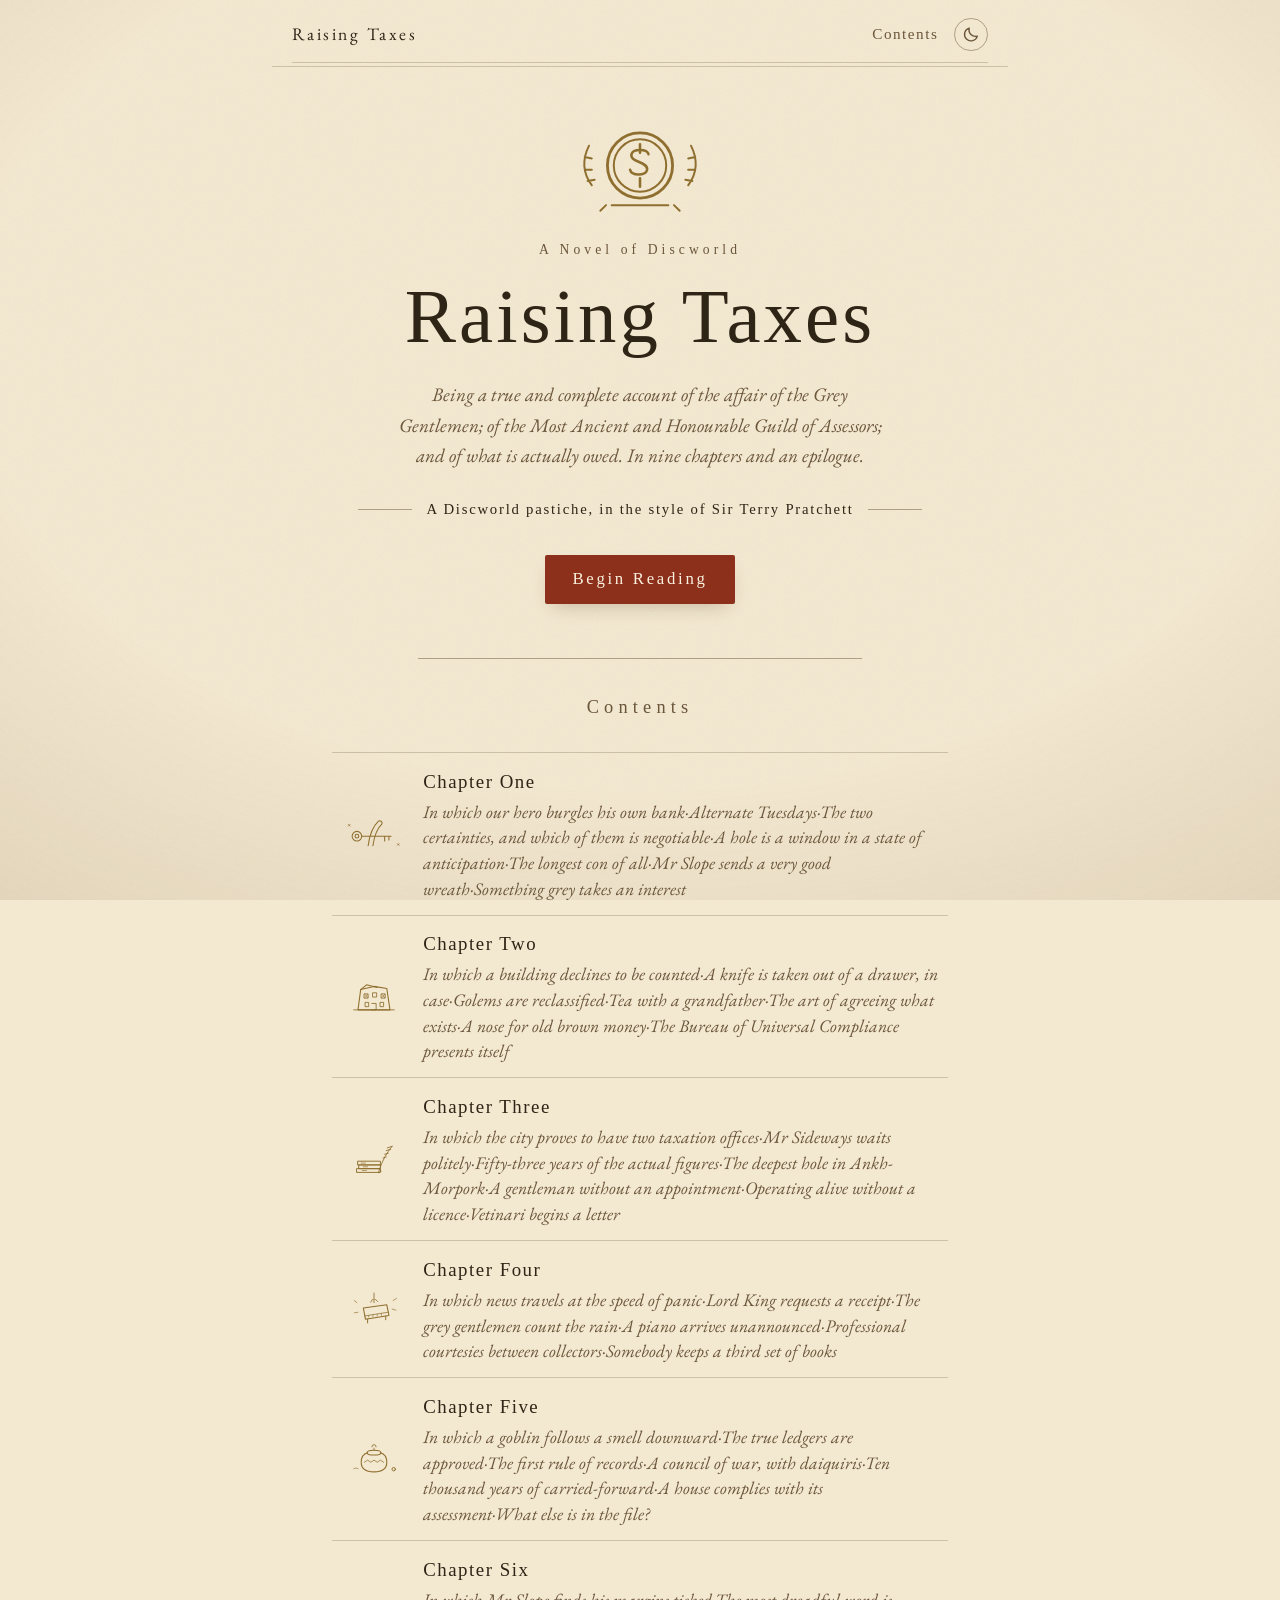
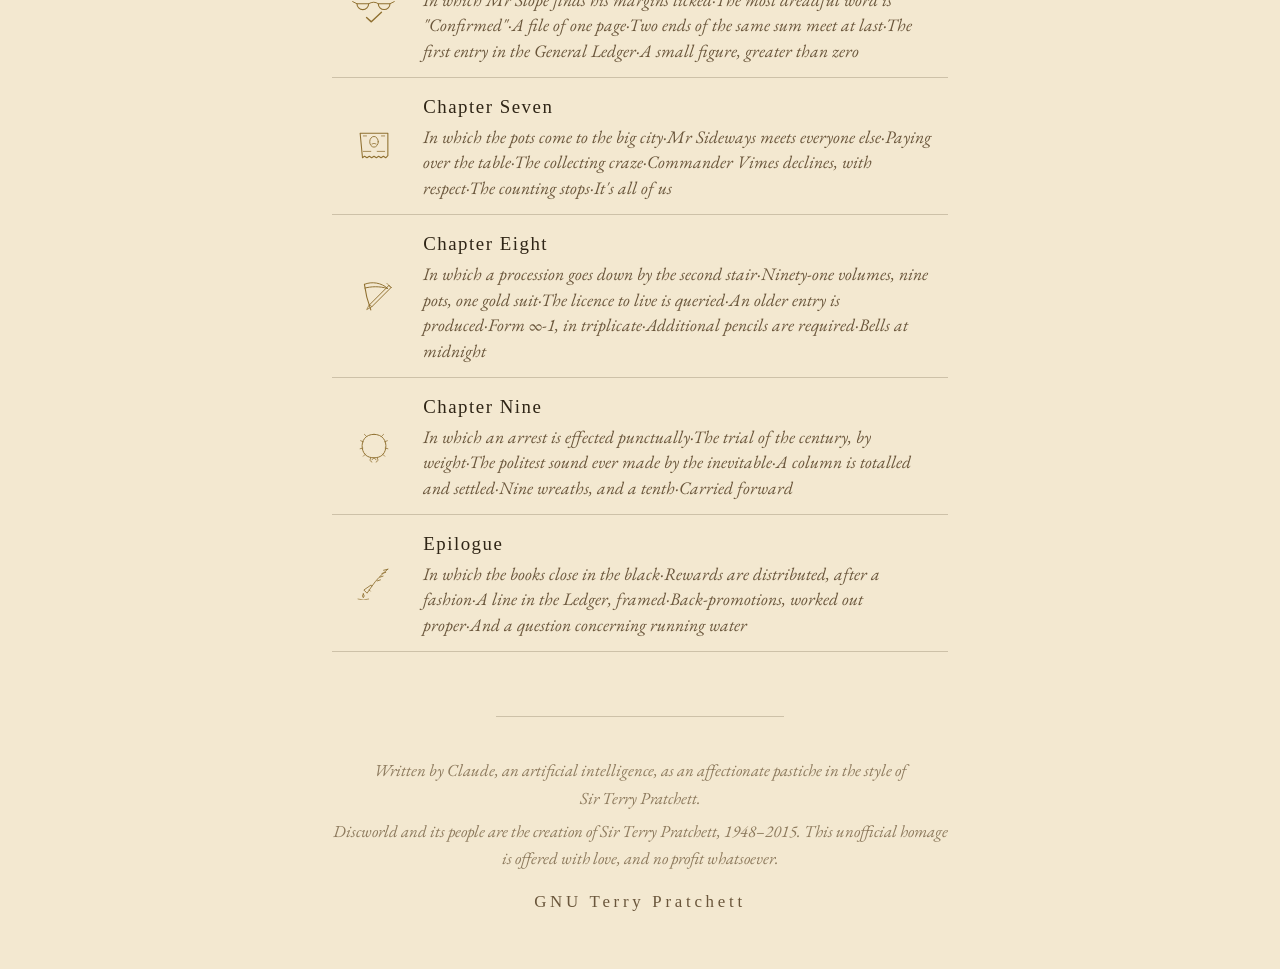
==== docs/index.html @ 3b0d5f57 "Raising Taxes: a Discworld pastiche, in a folio web edition The novel (nine chapters and an epilogue" ====
<!DOCTYPE html>
<html lang="en">
<head>
<meta charset="utf-8">
<meta name="viewport" content="width=device-width, initial-scale=1">
<meta http-equiv="X-Clacks-Overhead" content="GNU Terry Pratchett">
<title>Raising Taxes · A Discworld pastiche, in the style of Sir Terry Pratchett</title>
<meta name="description" content="A Discworld pastiche, in the style of Sir Terry Pratchett">
<script>(function(){try{var t=localStorage.getItem('rt-theme');if(!t)t=matchMedia('(prefers-color-scheme: dark)').matches?'dark':'light';document.documentElement.dataset.theme=t}catch(e){document.documentElement.dataset.theme='light'}})();</script>
<link rel="preconnect" href="https://fonts.googleapis.com">
<link rel="preconnect" href="https://fonts.gstatic.com" crossorigin>
<link rel="stylesheet" href="https://fonts.googleapis.com/css2?family=EB+Garamond:ital,wght@0,400;0,500;0,600;1,400;1,500&family=IM+Fell+English:ital@0;1&family=IM+Fell+English+SC&display=swap">
<link rel="stylesheet" href="style.css">
<link rel="icon" href="data:image/svg+xml,%3Csvg xmlns='http://www.w3.org/2000/svg' viewBox='0 0 24 24'%3E%3Ccircle cx='12' cy='12' r='10' fill='%23f3e8d0' stroke='%238c2f1b' stroke-width='1.6'/%3E%3Ctext x='12' y='16.5' font-size='13' text-anchor='middle' fill='%238c2f1b' font-family='Georgia,serif'%3E%24%3C/text%3E%3C/svg%3E">
</head>
<body>
<div class="page">
<a class="skip" href="#main">Skip to the text</a>
<header class="masthead">
  <a class="masthead-title" href="index.html">Raising Taxes</a>
  <nav class="masthead-nav">
    <a href="index.html#contents">Contents</a>
    <button id="theme-toggle" aria-label="Toggle light and dark mode" title="Light / dark"><svg class="icon-sun" viewBox="0 0 24 24" fill="none" stroke="currentColor" stroke-width="1.8" stroke-linecap="round" aria-hidden="true"><circle cx="12" cy="12" r="4.4"/><path d="M12 2.5v2.4M12 19.1v2.4M2.5 12h2.4M19.1 12h2.4M5 5l1.7 1.7M17.3 17.3L19 19M19 5l-1.7 1.7M6.7 17.3L5 19"/></svg><svg class="icon-moon" viewBox="0 0 24 24" fill="none" stroke="currentColor" stroke-width="1.8" stroke-linecap="round" stroke-linejoin="round" aria-hidden="true"><path d="M20 14.5A8.5 8.5 0 0 1 9.5 4a8.5 8.5 0 1 0 10.5 10.5Z"/></svg></button>
  </nav>
</header>
<main id="main">
  <header class="titlepage">
    <div class="titlepage-ornament"><svg viewBox="0 0 120 64" xmlns="http://www.w3.org/2000/svg" aria-hidden="true"><g fill="none" stroke="currentColor" stroke-width="2" stroke-linecap="round" stroke-linejoin="round"><circle cx="60" cy="30" r="23"/><circle cx="60" cy="30" r="18.5" stroke-width="1.4"/><path d="M66 22 c-1 -4 -11 -4 -12 0 c-1.5 6 12 5 11 11 c-0.7 4.5 -11 4.5 -12 0" stroke-width="1.8"/><path d="M60 15 v6 M60 39 v6" stroke-width="1.8"/><path d="M26 44 C20 36 19 26 24 16 M28 40 l-5 1 M26 33 l-5 0 M26 25 l-5 -1" stroke-width="1.4"/><path d="M94 44 C100 36 101 26 96 16 M92 40 l5 1 M94 33 l5 0 M94 25 l5 -1" stroke-width="1.4"/><path d="M40 58 H80 M36 58 l-4 4 M84 58 l4 4" stroke-width="1.4"/></g></svg></div>
    <p class="titlepage-kicker">A Novel of Discworld</p>
    <h1>Raising Taxes</h1>
    <p class="titlepage-sub">Being a true and complete account of the affair of the Grey Gentlemen;
    of the Most Ancient and Honourable Guild of Assessors; and of what is actually owed.
    In nine chapters and an epilogue.</p>
    <p class="titlepage-byline">A Discworld pastiche, in the style of Sir Terry Pratchett</p>
    <a class="begin" href="chapter-1.html">Begin Reading</a>
  </header>
  <nav class="toc" id="contents" aria-label="Table of contents">
    <h2>Contents</h2>
    <ol>
      <li><a href="chapter-1.html">
        <span class="toc-ornament"><svg viewBox="0 0 120 64" xmlns="http://www.w3.org/2000/svg" aria-hidden="true"><g fill="none" stroke="currentColor" stroke-width="2" stroke-linecap="round" stroke-linejoin="round"><circle cx="28" cy="36" r="9"/><circle cx="28" cy="36" r="3.5"/><path d="M37 36 H92 M80 36 v9 M88 36 v7"/><path d="M68 8 q-15 14 -19 46 M75 13 q-13 12 -17 41 M68 8 a4.5 4.5 0 0 1 7 5"/><path d="M12 14 l3 3 M15 14 l-3 3 M104 50 l3 3 M107 50 l-3 3" stroke-width="1.4"/></g></svg></span>
        <span><span class="toc-title">Chapter One</span>
        <span class="toc-arg">In which our hero burgles his own bank<span class="arg-sep">·</span>Alternate Tuesdays<span class="arg-sep">·</span>The two certainties, and which of them is negotiable<span class="arg-sep">·</span>A hole is a window in a state of anticipation<span class="arg-sep">·</span>The longest con of all<span class="arg-sep">·</span>Mr Slope sends a very good wreath<span class="arg-sep">·</span>Something grey takes an interest</span></span>
      </a></li>
      <li><a href="chapter-2.html">
        <span class="toc-ornament"><svg viewBox="0 0 120 64" xmlns="http://www.w3.org/2000/svg" aria-hidden="true"><g fill="none" stroke="currentColor" stroke-width="2" stroke-linecap="round" stroke-linejoin="round"><path d="M30 56 L35 18 L60 12 L84 16 L90 56 Z"/><path d="M35 18 L46 9 L66 14 L60 12"/><path d="M42 26 h7 v8 h-7 z M58 24 h7 v8 h-7 z M74 26 h7 v8 h-7 z" stroke-width="1.6"/><path d="M43 27 l5 6 M48 27 l-5 6" stroke-width="1.2"/><path d="M75 27 l5 6 M80 27 l-5 6" stroke-width="1.2"/><path d="M44 42 h6 v8 h-6 z M72 42 h6 v8 h-6 z" stroke-width="1.6"/><path d="M56 44 h8 v12 h-8" stroke-width="1.6"/><path d="M22 56 H98" stroke-width="1.6"/></g></svg></span>
        <span><span class="toc-title">Chapter Two</span>
        <span class="toc-arg">In which a building declines to be counted<span class="arg-sep">·</span>A knife is taken out of a drawer, in case<span class="arg-sep">·</span>Golems are reclassified<span class="arg-sep">·</span>Tea with a grandfather<span class="arg-sep">·</span>The art of agreeing what exists<span class="arg-sep">·</span>A nose for old brown money<span class="arg-sep">·</span>The Bureau of Universal Compliance presents itself</span></span>
      </a></li>
      <li><a href="chapter-3.html">
        <span class="toc-ornament"><svg viewBox="0 0 120 64" xmlns="http://www.w3.org/2000/svg" aria-hidden="true"><g fill="none" stroke="currentColor" stroke-width="2" stroke-linecap="round" stroke-linejoin="round"><path d="M28 50 h44 v7 h-44 z M32 43 h40 v7 h-40 z M30 36 h42 v7 h-42 z" stroke-width="1.8"/><path d="M36 39.5 h8 M40 46.5 h8 M38 53.5 h8" stroke-width="1.2"/><path d="M94 8 C84 20 76 34 70 52 M94 8 l-9 3 M91 14 l-8 2 M87 21 l-7 2 M83 28 l-6 2" stroke-width="1.6"/><path d="M70 52 l-2 6 5 -3 z" stroke-width="1.4"/></g></svg></span>
        <span><span class="toc-title">Chapter Three</span>
        <span class="toc-arg">In which the city proves to have two taxation offices<span class="arg-sep">·</span>Mr Sideways waits politely<span class="arg-sep">·</span>Fifty-three years of the actual figures<span class="arg-sep">·</span>The deepest hole in Ankh-Morpork<span class="arg-sep">·</span>A gentleman without an appointment<span class="arg-sep">·</span>Operating alive without a licence<span class="arg-sep">·</span>Vetinari begins a letter</span></span>
      </a></li>
      <li><a href="chapter-4.html">
        <span class="toc-ornament"><svg viewBox="0 0 120 64" xmlns="http://www.w3.org/2000/svg" aria-hidden="true"><g fill="none" stroke="currentColor" stroke-width="2" stroke-linecap="round" stroke-linejoin="round"><path d="M60 2 v12 M57 14 l-3 5 M60 14 v6 M63 14 l4 4" stroke-width="1.6"/><path d="M40 30 L84 24 L88 44 L44 51 Z"/><path d="M42 45 L86 38" stroke-width="1.4"/><path d="M50 44 v3 M58 43 v3 M66 42 v3 M74 41 v3" stroke-width="1.2"/><path d="M48 51 v7 M82 45 v7" stroke-width="1.8"/><path d="M28 20 l-5 -4 M30 38 l-7 1 M96 16 l6 -4 M94 32 l7 2" stroke-width="1.2"/></g></svg></span>
        <span><span class="toc-title">Chapter Four</span>
        <span class="toc-arg">In which news travels at the speed of panic<span class="arg-sep">·</span>Lord King requests a receipt<span class="arg-sep">·</span>The grey gentlemen count the rain<span class="arg-sep">·</span>A piano arrives unannounced<span class="arg-sep">·</span>Professional courtesies between collectors<span class="arg-sep">·</span>Somebody keeps a third set of books</span></span>
      </a></li>
      <li><a href="chapter-5.html">
        <span class="toc-ornament"><svg viewBox="0 0 120 64" xmlns="http://www.w3.org/2000/svg" aria-hidden="true"><g fill="none" stroke="currentColor" stroke-width="2" stroke-linecap="round" stroke-linejoin="round"><path d="M48 20 C40 22 36 30 36 38 C36 50 44 56 60 56 C76 56 84 50 84 38 C84 30 80 22 72 20"/><ellipse cx="60" cy="20" rx="13" ry="4.5"/><path d="M60 15.5 v-4 M56 9 a4 4 0 0 1 8 0" stroke-width="1.6"/><path d="M42 38 l6 -4 6 4 6 -4 6 4 6 -4 6 4" stroke-width="1.4"/><circle cx="97" cy="51" r="3.2" stroke-width="1.8"/><path d="M22 50 q4 -3 8 0" stroke-width="1.2"/></g></svg></span>
        <span><span class="toc-title">Chapter Five</span>
        <span class="toc-arg">In which a goblin follows a smell downward<span class="arg-sep">·</span>The true ledgers are approved<span class="arg-sep">·</span>The first rule of records<span class="arg-sep">·</span>A council of war, with daiquiris<span class="arg-sep">·</span>Ten thousand years of carried-forward<span class="arg-sep">·</span>A house complies with its assessment<span class="arg-sep">·</span>What else is in the file?</span></span>
      </a></li>
      <li><a href="chapter-6.html">
        <span class="toc-ornament"><svg viewBox="0 0 120 64" xmlns="http://www.w3.org/2000/svg" aria-hidden="true"><g fill="none" stroke="currentColor" stroke-width="2" stroke-linecap="round" stroke-linejoin="round"><path d="M28 22 h22 M68 22 h22 M28 22 a11 11 0 0 0 22 0 M68 22 a11 11 0 0 0 22 0"/><path d="M50 22 q10 -6 18 0 M28 22 l-8 -4 M90 22 l8 -4" stroke-width="1.8"/><path d="M46 48 l9 8 19 -18" stroke-width="2.6"/></g></svg></span>
        <span><span class="toc-title">Chapter Six</span>
        <span class="toc-arg">In which Mr Slope finds his margins ticked<span class="arg-sep">·</span>The most dreadful word is "Confirmed"<span class="arg-sep">·</span>A file of one page<span class="arg-sep">·</span>Two ends of the same sum meet at last<span class="arg-sep">·</span>The first entry in the General Ledger<span class="arg-sep">·</span>A small figure, greater than zero</span></span>
      </a></li>
      <li><a href="chapter-7.html">
        <span class="toc-ornament"><svg viewBox="0 0 120 64" xmlns="http://www.w3.org/2000/svg" aria-hidden="true"><g fill="none" stroke="currentColor" stroke-width="2" stroke-linecap="round" stroke-linejoin="round"><path d="M34 8 H86 V50 l-4 4 -4.4 -3 -4.4 3 -4.4 -3 -4.4 3 -4.4 -3 -4.4 3 -4.4 -3 -4.4 3 -4.4 -3 -4 3 Z"/><ellipse cx="60" cy="24" rx="8" ry="10" stroke-width="1.6"/><path d="M56 28 q4 -2.5 8 0" stroke-width="1.4"/><path d="M40 42 h14 M66 42 h14 M40 13 h6 M74 13 h6" stroke-width="1.4"/></g></svg></span>
        <span><span class="toc-title">Chapter Seven</span>
        <span class="toc-arg">In which the pots come to the big city<span class="arg-sep">·</span>Mr Sideways meets everyone else<span class="arg-sep">·</span>Paying over the table<span class="arg-sep">·</span>The collecting craze<span class="arg-sep">·</span>Commander Vimes declines, with respect<span class="arg-sep">·</span>The counting stops<span class="arg-sep">·</span>It's all of us</span></span>
      </a></li>
      <li><a href="chapter-8.html">
        <span class="toc-ornament"><svg viewBox="0 0 120 64" xmlns="http://www.w3.org/2000/svg" aria-hidden="true"><g fill="none" stroke="currentColor" stroke-width="2" stroke-linecap="round" stroke-linejoin="round"><path d="M42 10 C44 26 48 42 54 58"/><path d="M42 10 C56 4 74 7 86 18 C70 13 54 14 43 17" stroke-width="1.8"/><path d="M88 12 L52 48 M92 16 L56 52 M88 12 l4 4" stroke-width="1.8"/><path d="M52 48 l4 4 -9 5 z" stroke-width="1.4"/><path d="M84 8 l8 8" stroke-width="1.2"/></g></svg></span>
        <span><span class="toc-title">Chapter Eight</span>
        <span class="toc-arg">In which a procession goes down by the second stair<span class="arg-sep">·</span>Ninety-one volumes, nine pots, one gold suit<span class="arg-sep">·</span>The licence to live is queried<span class="arg-sep">·</span>An older entry is produced<span class="arg-sep">·</span>Form ∞-1, in triplicate<span class="arg-sep">·</span>Additional pencils are required<span class="arg-sep">·</span>Bells at midnight</span></span>
      </a></li>
      <li><a href="chapter-9.html">
        <span class="toc-ornament"><svg viewBox="0 0 120 64" xmlns="http://www.w3.org/2000/svg" aria-hidden="true"><g fill="none" stroke="currentColor" stroke-width="2" stroke-linecap="round" stroke-linejoin="round"><path d="M60 10 C44 10 36 22 38 36 C40 48 48 54 60 54 C72 54 80 48 82 36 C84 22 76 10 60 10" stroke-width="1.8"/><path d="M46 14 l-4 -4 M40 24 l-5 -2 M39 36 l-5 1 M44 47 l-4 4 M74 14 l4 -4 M80 24 l5 -2 M81 36 l5 1 M76 47 l4 4" stroke-width="1.4"/><path d="M54 54 q-4 6 2 8 M66 54 q4 6 -2 8 M56 58 l4 -4 4 4" stroke-width="1.4"/></g></svg></span>
        <span><span class="toc-title">Chapter Nine</span>
        <span class="toc-arg">In which an arrest is effected punctually<span class="arg-sep">·</span>The trial of the century, by weight<span class="arg-sep">·</span>The politest sound ever made by the inevitable<span class="arg-sep">·</span>A column is totalled and settled<span class="arg-sep">·</span>Nine wreaths, and a tenth<span class="arg-sep">·</span>Carried forward</span></span>
      </a></li>
      <li><a href="epilogue.html">
        <span class="toc-ornament"><svg viewBox="0 0 120 64" xmlns="http://www.w3.org/2000/svg" aria-hidden="true"><g fill="none" stroke="currentColor" stroke-width="2" stroke-linecap="round" stroke-linejoin="round"><path d="M86 6 C74 16 64 26 56 38 M86 6 l-8 2 M82 12 l-7 2 M77 19 l-6 2 M72 26 l-6 2" stroke-width="1.6"/><path d="M56 38 l-9 13 -6 -6 13 -9 z M51 45 l2 2" stroke-width="1.6"/><path d="M40 52 q-3.5 5 0 7.5 q3.5 -2.5 0 -7.5" stroke-width="1.6"/><path d="M30 62 q10 4 20 0" stroke-width="1.2"/></g></svg></span>
        <span><span class="toc-title">Epilogue</span>
        <span class="toc-arg">In which the books close in the black<span class="arg-sep">·</span>Rewards are distributed, after a fashion<span class="arg-sep">·</span>A line in the Ledger, framed<span class="arg-sep">·</span>Back-promotions, worked out proper<span class="arg-sep">·</span>And a question concerning running water</span></span>
      </a></li>
    </ol>
  </nav>
</main>
<footer class="colophon">
  <p>Written by Claude, an artificial intelligence, as an affectionate pastiche
  in the style of Sir&nbsp;Terry&nbsp;Pratchett.</p>
  <p>Discworld and its people are the creation of Sir Terry Pratchett, 1948–2015.
  This unofficial homage is offered with love, and no profit whatsoever.</p>
  <p class="clacks">GNU Terry Pratchett</p>
</footer>
</div>
<script src="book.js"></script>
</body>
</html>
---- docs/style.css ----
/* ============================================================
   RAISING TAXES — an aged folio edition
   Parchment by day, candlelight by night.
   ============================================================ */

:root,
html[data-theme="light"] {
  --paper:        #f3e8d0;
  --paper-deep:   #eaddbe;
  --paper-raised: #f9f1de;
  --ink:          #2f2516;
  --ink-soft:     #6a563b;
  --ink-faint:    #8d7a5d;
  --accent:       #8c2f1b;   /* oxblood */
  --gold:         #8f6f2f;
  --rule:         rgba(74, 56, 28, 0.40);
  --rule-faint:   rgba(74, 56, 28, 0.22);
  --shadow:       rgba(58, 38, 8, 0.28);
  --grain-opacity: 0.5;
  --vignette:     rgba(112, 82, 38, 0.16);
  --selection-bg: #8c2f1b;
  --selection-fg: #f9f1de;
}

html[data-theme="dark"] {
  --paper:        #1d140d;
  --paper-deep:   #170f09;
  --paper-raised: #2a1d12;
  --ink:          #e8d6ac;
  --ink-soft:     #b49a6c;
  --ink-faint:    #8f7a55;
  --accent:       #d77f45;   /* ember */
  --gold:         #d2a352;
  --rule:         rgba(210, 163, 82, 0.42);
  --rule-faint:   rgba(210, 163, 82, 0.20);
  --shadow:       rgba(0, 0, 0, 0.55);
  --grain-opacity: 0.35;
  --vignette:     rgba(0, 0, 0, 0.5);
  --selection-bg: #d2a352;
  --selection-fg: #1d140d;
}

* { box-sizing: border-box; }

html {
  background: var(--paper);
  scroll-behavior: smooth;
}

body {
  margin: 0;
  color: var(--ink);
  background: var(--paper);
  font-family: "EB Garamond", "Iowan Old Style", "Palatino Linotype", Georgia, serif;
  font-size: clamp(1.0625rem, 0.95rem + 0.45vw, 1.2rem);
  line-height: 1.62;
  text-rendering: optimizeLegibility;
  font-kerning: normal;
  transition: background-color .35s ease, color .35s ease;
}

/* Paper grain + candle vignette, fixed behind everything */
body::before {
  content: "";
  position: fixed;
  inset: 0;
  z-index: 0;
  pointer-events: none;
  opacity: var(--grain-opacity);
  background-image: url("data:image/svg+xml,%3Csvg xmlns='http://www.w3.org/2000/svg' width='240' height='240'%3E%3Cfilter id='n'%3E%3CfeTurbulence type='fractalNoise' baseFrequency='0.9' numOctaves='2' stitchTiles='stitch'/%3E%3CfeColorMatrix type='saturate' values='0'/%3E%3CfeComponentTransfer%3E%3CfeFuncA type='linear' slope='0.09'/%3E%3C/feComponentTransfer%3E%3C/filter%3E%3Crect width='100%25' height='100%25' filter='url(%23n)'/%3E%3C/svg%3E");
}
body::after {
  content: "";
  position: fixed;
  inset: 0;
  z-index: 0;
  pointer-events: none;
  background: radial-gradient(ellipse 95% 90% at 50% 38%, transparent 55%, var(--vignette) 100%);
}

.page { position: relative; z-index: 1; }

::selection { background: var(--selection-bg); color: var(--selection-fg); }

em { font-style: italic; }

.caps {
  font-variant-caps: all-small-caps;
  letter-spacing: 0.05em;
}

a { color: var(--accent); text-decoration-color: var(--rule); text-underline-offset: 0.18em; }
a:hover { text-decoration-color: var(--accent); }

.skip {
  position: absolute; left: -999px; top: 0;
  background: var(--paper-raised); padding: .5em 1em; z-index: 50;
}
.skip:focus { left: 8px; top: 8px; }

/* ------------------------------------------------------------
   Masthead
   ------------------------------------------------------------ */
.masthead {
  display: flex;
  align-items: center;
  justify-content: space-between;
  gap: 1rem;
  max-width: 46rem;
  margin: 0 auto;
  padding: 1.1rem 1.25rem 0.9rem;
  border-bottom: 1px solid var(--rule-faint);
  position: relative;
}
.masthead::after {
  content: "";
  position: absolute;
  left: 1.25rem; right: 1.25rem; bottom: 3px;
  border-bottom: 1px solid var(--rule-faint);
}
.masthead-title {
  font-family: "IM Fell English SC", "EB Garamond", serif;
  font-size: 1.1rem;
  letter-spacing: 0.14em;
  text-decoration: none;
  color: var(--ink);
}
.masthead-title:hover { color: var(--accent); }
.masthead-nav { display: flex; align-items: center; gap: 1rem; }
.masthead-nav a {
  font-family: "IM Fell English SC", serif;
  font-size: 0.95rem;
  letter-spacing: 0.1em;
  text-decoration: none;
  color: var(--ink-soft);
}
.masthead-nav a:hover { color: var(--accent); }

#theme-toggle {
  appearance: none;
  background: transparent;
  border: 1px solid var(--rule);
  border-radius: 50%;
  width: 2.1rem; height: 2.1rem;
  display: grid; place-items: center;
  color: var(--ink-soft);
  cursor: pointer;
  transition: color .25s ease, border-color .25s ease, transform .4s ease;
  padding: 0;
}
#theme-toggle:hover { color: var(--accent); border-color: var(--accent); transform: rotate(25deg); }
#theme-toggle svg { width: 1.15rem; height: 1.15rem; display: block; }
#theme-toggle .icon-sun { display: none; }
html[data-theme="dark"] #theme-toggle .icon-sun { display: block; }
html[data-theme="dark"] #theme-toggle .icon-moon { display: none; }

/* ------------------------------------------------------------
   Chapter head
   ------------------------------------------------------------ */
main { max-width: 41rem; margin: 0 auto; padding: 0 1.25rem 3rem; }

.chapter-head {
  text-align: center;
  margin: 3.2rem 0 2.6rem;
}
.chapter-ornament {
  color: var(--gold);
  margin: 0 auto 1.1rem;
  width: clamp(96px, 18vw, 132px);
}
.chapter-ornament svg { width: 100%; height: auto; display: block; }

.chapter-number {
  font-family: "IM Fell English SC", serif;
  font-size: clamp(1.7rem, 1.3rem + 1.8vw, 2.4rem);
  letter-spacing: 0.16em;
  margin: 0;
  color: var(--ink);
  display: flex;
  align-items: center;
  justify-content: center;
  gap: 0.9rem;
}
.chapter-number::before,
.chapter-number::after {
  content: "";
  flex: 0 1 4.5rem;
  border-top: 1px solid var(--rule);
  box-shadow: 0 3px 0 -1px var(--rule-faint);
}

.chapter-argument {
  font-style: italic;
  color: var(--ink-soft);
  max-width: 33em;
  margin: 1.3rem auto 0;
  line-height: 1.55;
  font-size: 0.98em;
  text-wrap: balance;
}
.chapter-argument .arg-sep {
  font-style: normal;
  color: var(--gold);
  padding: 0 0.35em;
}

/* staggered arrival */
@media (prefers-reduced-motion: no-preference) {
  .chapter-head > *, .titlepage > * {
    opacity: 0;
    transform: translateY(10px);
    animation: arrive .7s ease forwards;
  }
  .chapter-head > *:nth-child(2), .titlepage > *:nth-child(2) { animation-delay: .12s; }
  .chapter-head > *:nth-child(3), .titlepage > *:nth-child(3) { animation-delay: .24s; }
  .titlepage > *:nth-child(4) { animation-delay: .34s; }
  .titlepage > *:nth-child(5) { animation-delay: .44s; }
  .titlepage > *:nth-child(6) { animation-delay: .54s; }
  .prose, .footnotes, .pager, .toc, .colophon { animation: fadein .9s ease .25s backwards; }
  @keyframes arrive { to { opacity: 1; transform: none; } }
  @keyframes fadein { from { opacity: 0; } }
}

/* ------------------------------------------------------------
   Prose
   ------------------------------------------------------------ */
.prose p {
  margin: 0;
  text-indent: 1.6em;
  text-align: justify;
  hyphens: auto;
  -webkit-hyphens: auto;
}
.prose p.no-indent { text-indent: 0; }

.prose p.opening { text-indent: 0; margin-top: 0; }
.prose p.opening::first-letter {
  font-family: "IM Fell English", serif;
  font-size: 3.4em;
  line-height: 0.82;
  float: left;
  padding: 0.06em 0.12em 0 0;
  color: var(--accent);
}
.lead-in {
  font-variant-caps: small-caps;
  letter-spacing: 0.06em;
}

.scene-break {
  border: 0;
  text-align: center;
  margin: 1.9rem auto;
  color: var(--gold);
  display: flex;
  align-items: center;
  justify-content: center;
  gap: 0.8rem;
}
.scene-break::before, .scene-break::after {
  content: "";
  flex: 0 1 3.2rem;
  border-top: 1px solid var(--rule-faint);
}
.scene-break svg { width: 38px; height: 16px; display: block; }
.scene-break + p { text-indent: 0; }

.the-end {
  font-family: "IM Fell English SC", serif;
  text-align: center;
  font-size: 1.5rem;
  letter-spacing: 0.3em;
  margin: 3rem 0 1rem;
  color: var(--ink);
  text-indent: 0 !important;
}

/* ------------------------------------------------------------
   Footnotes
   ------------------------------------------------------------ */
a.fn-ref {
  font-size: 0.7em;
  vertical-align: super;
  line-height: 0;
  text-decoration: none;
  font-weight: 600;
  color: var(--accent);
  padding: 0.4em 0.25em;
  margin: -0.4em -0.1em;
  border-radius: 3px;
}
a.fn-ref:hover, a.fn-ref[aria-expanded="true"] {
  background: var(--paper-deep);
  outline: 1px solid var(--rule-faint);
}

.footnotes {
  margin-top: 3.4rem;
  position: relative;
  padding-top: 2.1rem;
}
.footnotes::before {
  content: "";
  position: absolute;
  top: 0; left: 18%; right: 18%;
  border-top: 1px solid var(--rule);
}
.footnotes-fleuron {
  position: absolute;
  top: -0.62rem;
  left: 50%;
  transform: translateX(-50%);
  background: var(--paper);
  padding: 0 0.7rem;
  color: var(--gold);
}
.footnotes-fleuron svg { width: 30px; height: 14px; display: block; }
.footnotes h2 {
  font-family: "IM Fell English SC", serif;
  font-weight: 400;
  text-align: center;
  font-size: 1.05rem;
  letter-spacing: 0.22em;
  margin: 0 0 1.3rem;
  color: var(--ink-soft);
}
.footnotes ol { list-style: none; margin: 0; padding: 0; counter-reset: fn; }
.footnotes li {
  counter-increment: fn;
  font-size: 0.93em;
  color: var(--ink-soft);
  margin: 0 0 0.9em;
  padding-left: 2em;
  position: relative;
  line-height: 1.55;
}
.footnotes li::before {
  content: counter(fn);
  position: absolute;
  left: 0.4em;
  top: 0;
  font-family: "IM Fell English", serif;
  color: var(--accent);
  font-size: 0.95em;
}
a.fn-back {
  text-decoration: none;
  font-size: 0.9em;
  padding: 0 0.3em;
  color: var(--gold);
}
a.fn-back:hover { color: var(--accent); }

/* Footnote popup card */
.fn-pop {
  position: absolute;
  z-index: 30;
  max-width: min(26rem, calc(100vw - 2rem));
  background: var(--paper-raised);
  color: var(--ink);
  border: 1px solid var(--rule);
  box-shadow: 0 14px 34px -12px var(--shadow), 0 2px 6px -2px var(--shadow);
  padding: 0.85rem 1.05rem 0.9rem;
  font-size: 0.92rem;
  line-height: 1.55;
  border-radius: 2px;
  animation: pop-in .18s ease;
}
.fn-pop::before {
  content: "";
  position: absolute;
  top: 0; left: 0; right: 0;
  border-top: 2px solid var(--gold);
  opacity: .65;
}
.fn-pop .fn-pop-num {
  font-family: "IM Fell English", serif;
  color: var(--accent);
  margin-right: 0.45em;
}
.fn-pop .fn-back { display: none; }
@keyframes pop-in { from { opacity: 0; transform: translateY(4px); } }

/* Bottom sheet on small screens */
.fn-pop.sheet {
  position: fixed;
  left: 0 !important; right: 0; bottom: 0; top: auto !important;
  max-width: none;
  border-left: 0; border-right: 0; border-bottom: 0;
  padding: 1.1rem 1.3rem calc(1.2rem + env(safe-area-inset-bottom));
  box-shadow: 0 -16px 40px -10px var(--shadow);
  animation: sheet-up .22s ease;
}
@keyframes sheet-up { from { transform: translateY(30%); opacity: .4; } }
.fn-backdrop {
  position: fixed; inset: 0; z-index: 29;
  background: rgba(20, 12, 4, 0.45);
  animation: fadein .2s ease;
}

/* ------------------------------------------------------------
   Pager
   ------------------------------------------------------------ */
.pager {
  display: flex;
  justify-content: space-between;
  gap: 1rem;
  margin-top: 3.2rem;
}
.pager a {
  flex: 1;
  max-width: 48%;
  text-decoration: none;
  border: 1px solid var(--rule-faint);
  padding: 0.8rem 1.1rem 0.9rem;
  border-radius: 2px;
  color: var(--ink);
  transition: border-color .2s ease, background-color .2s ease;
  background: transparent;
}
.pager a:hover { border-color: var(--accent); background: var(--paper-raised); }
.pager .pager-label {
  display: block;
  font-size: 0.72rem;
  letter-spacing: 0.18em;
  text-transform: uppercase;
  color: var(--ink-faint);
  margin-bottom: 0.25rem;
}
.pager .pager-title {
  font-family: "IM Fell English SC", serif;
  font-size: 1.05rem;
  letter-spacing: 0.06em;
}
.pager .next { text-align: right; margin-left: auto; }

/* ------------------------------------------------------------
   Title page & contents (index)
   ------------------------------------------------------------ */
.titlepage {
  text-align: center;
  margin: 3.5rem 0 3rem;
}
.titlepage-ornament { color: var(--gold); width: clamp(120px, 24vw, 170px); margin: 0 auto 1.6rem; }
.titlepage-ornament svg { width: 100%; height: auto; display: block; }
.titlepage-kicker {
  font-family: "IM Fell English SC", serif;
  letter-spacing: 0.3em;
  font-size: 0.85rem;
  color: var(--ink-soft);
  margin: 0 0 1rem;
}
.titlepage h1 {
  font-family: "IM Fell English", serif;
  font-weight: 400;
  font-size: clamp(3rem, 2rem + 5.5vw, 4.8rem);
  letter-spacing: 0.04em;
  line-height: 1.05;
  margin: 0;
  color: var(--ink);
}
.titlepage h1 .amp { color: var(--accent); }
.titlepage-sub {
  font-style: italic;
  color: var(--ink-soft);
  max-width: 30em;
  margin: 1.4rem auto 0;
  line-height: 1.6;
  text-wrap: balance;
}
.titlepage-byline {
  font-family: "IM Fell English SC", serif;
  letter-spacing: 0.12em;
  text-wrap: balance;
  font-size: 0.92rem;
  margin: 1.6rem auto 0;
  color: var(--ink);
  display: flex;
  align-items: center;
  justify-content: center;
  gap: 0.9rem;
}
.titlepage-byline::before, .titlepage-byline::after {
  content: "";
  flex: 0 1 3.4rem;
  border-top: 1px solid var(--rule);
}
.begin {
  display: inline-block;
  margin-top: 2.1rem;
  font-family: "IM Fell English SC", serif;
  font-size: 1.05rem;
  letter-spacing: 0.16em;
  color: var(--paper-raised);
  background: var(--accent);
  padding: 0.65rem 1.7rem 0.7rem;
  border-radius: 2px;
  text-decoration: none;
  box-shadow: 0 8px 20px -8px var(--shadow);
  transition: transform .2s ease, box-shadow .2s ease;
}
.begin:hover { transform: translateY(-2px); box-shadow: 0 12px 26px -8px var(--shadow); }

.toc { margin: 3.4rem 0 1rem; position: relative; padding-top: 2.2rem; }
.toc::before {
  content: "";
  position: absolute; top: 0; left: 14%; right: 14%;
  border-top: 1px solid var(--rule);
}
.toc > h2 {
  font-family: "IM Fell English SC", serif;
  font-weight: 400;
  text-align: center;
  letter-spacing: 0.28em;
  font-size: 1.15rem;
  margin: 0 0 1.8rem;
  color: var(--ink-soft);
}
.toc ol { list-style: none; margin: 0; padding: 0; }
.toc li { margin: 0; }
.toc a {
  display: grid;
  grid-template-columns: 64px 1fr;
  gap: 1.1rem;
  align-items: center;
  text-decoration: none;
  color: var(--ink);
  padding: 0.85rem 0.6rem;
  border-bottom: 1px solid var(--rule-faint);
  transition: background-color .18s ease;
}
.toc li:first-child a { border-top: 1px solid var(--rule-faint); }
.toc a:hover { background: var(--paper-raised); }
.toc .toc-ornament { color: var(--gold); transition: color .18s ease; }
.toc a:hover .toc-ornament { color: var(--accent); }
.toc .toc-ornament svg { width: 64px; height: auto; display: block; }
.toc .toc-title {
  font-family: "IM Fell English SC", serif;
  font-size: 1.18rem;
  letter-spacing: 0.08em;
  display: block;
}
.toc a:hover .toc-title { color: var(--accent); }
.toc .toc-arg {
  display: block;
  font-style: italic;
  font-size: 0.92em;
  color: var(--ink-soft);
  margin-top: 0.1rem;
  line-height: 1.45;
}

/* ------------------------------------------------------------
   Colophon
   ------------------------------------------------------------ */
.colophon {
  max-width: 41rem;
  margin: 0 auto;
  padding: 2.2rem 1.25rem 3rem;
  text-align: center;
  font-size: 0.88em;
  font-style: italic;
  color: var(--ink-faint);
  position: relative;
}
.colophon::before {
  content: "";
  position: absolute; top: 0; left: 28%; right: 28%;
  border-top: 1px solid var(--rule-faint);
  box-shadow: 0 3px 0 -1px var(--rule-faint);
}
.colophon p { margin: 0.35em 0; }
.colophon .clacks {
  font-family: "IM Fell English SC", serif;
  font-style: normal;
  letter-spacing: 0.22em;
  color: var(--ink-soft);
  margin-top: 0.9em;
}

/* ------------------------------------------------------------
   Small screens
   ------------------------------------------------------------ */
@media (max-width: 600px) {
  .prose p { text-align: left; }
  .pager { flex-direction: column; }
  .pager a { max-width: none; }
  .pager .next { text-align: right; }
  .toc a { grid-template-columns: 48px 1fr; gap: 0.8rem; }
  .toc .toc-ornament svg { width: 48px; }
}

/* ------------------------------------------------------------
   Print
   ------------------------------------------------------------ */
@media print {
  body::before, body::after { display: none; }
  .masthead, .pager, #theme-toggle, .begin, .skip { display: none !important; }
  body { background: #fff; color: #000; font-size: 11pt; }
  .fn-pop, .fn-backdrop { display: none !important; }
}
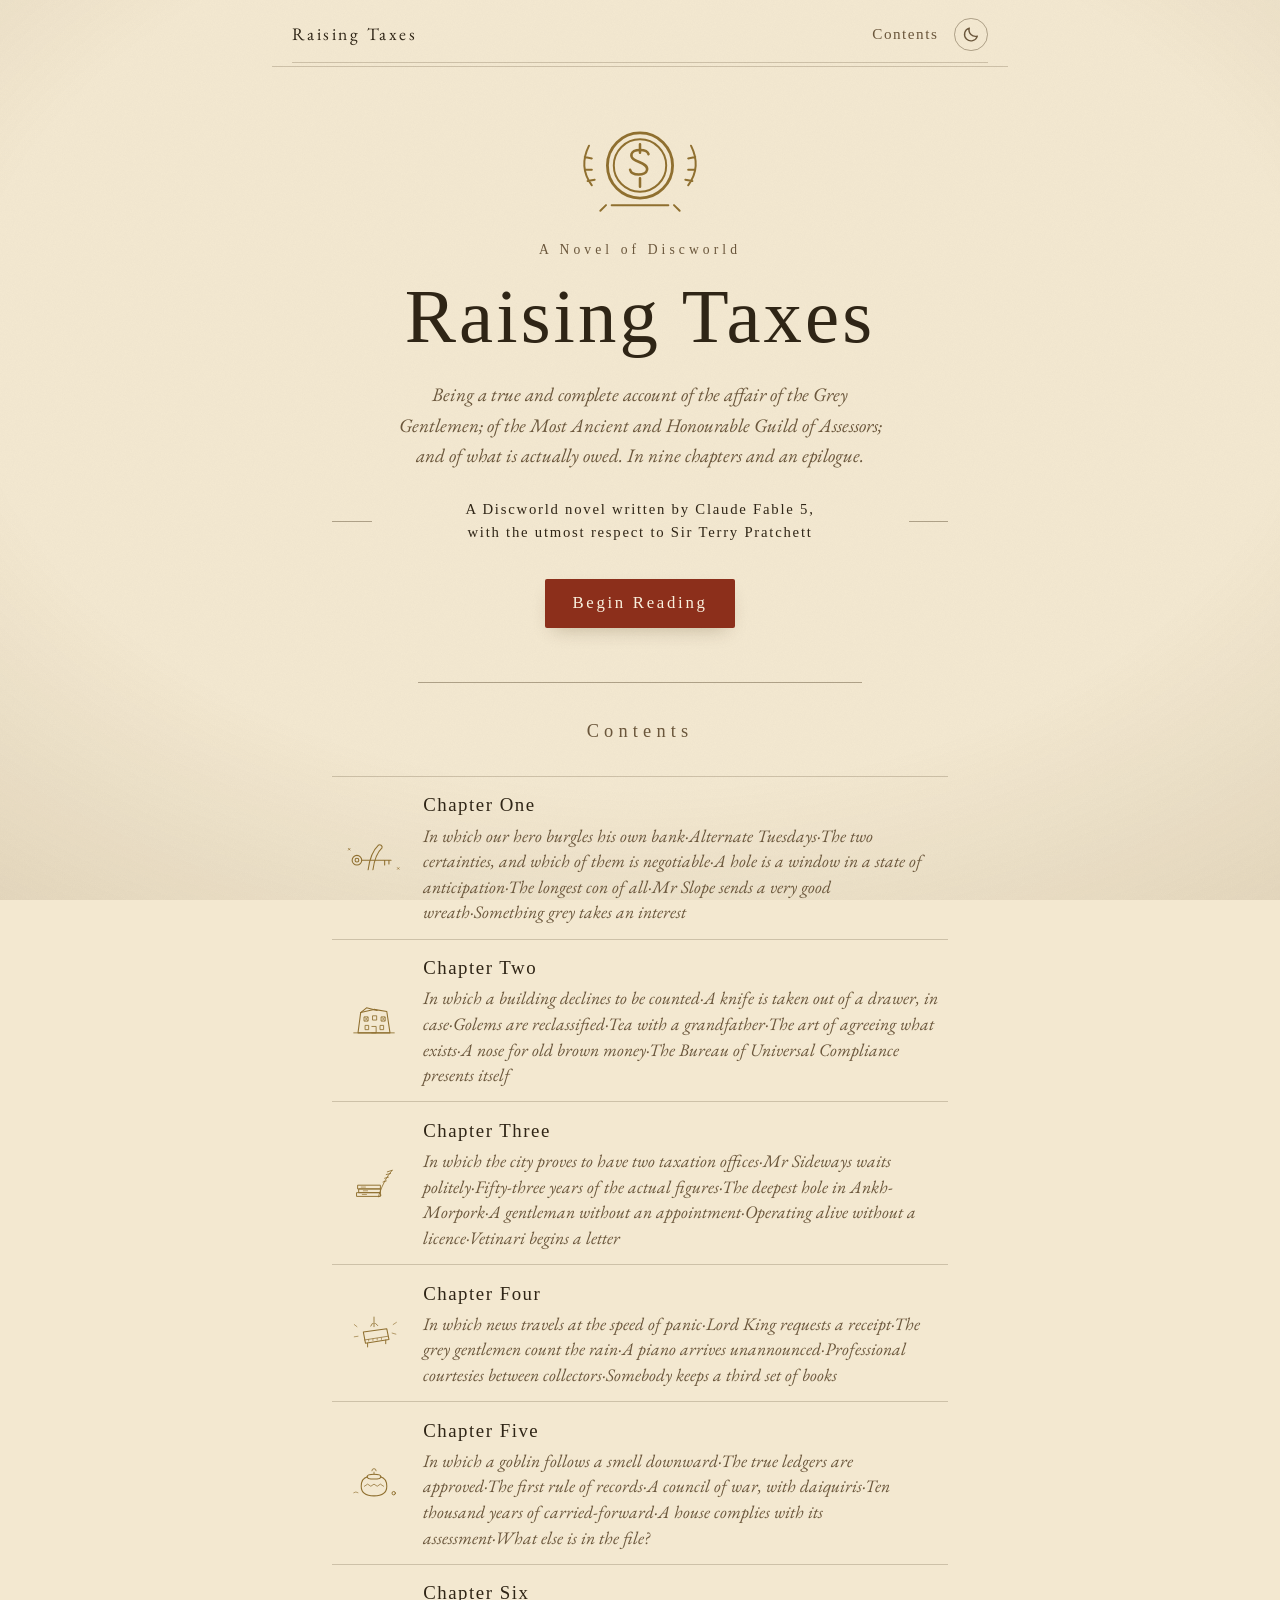
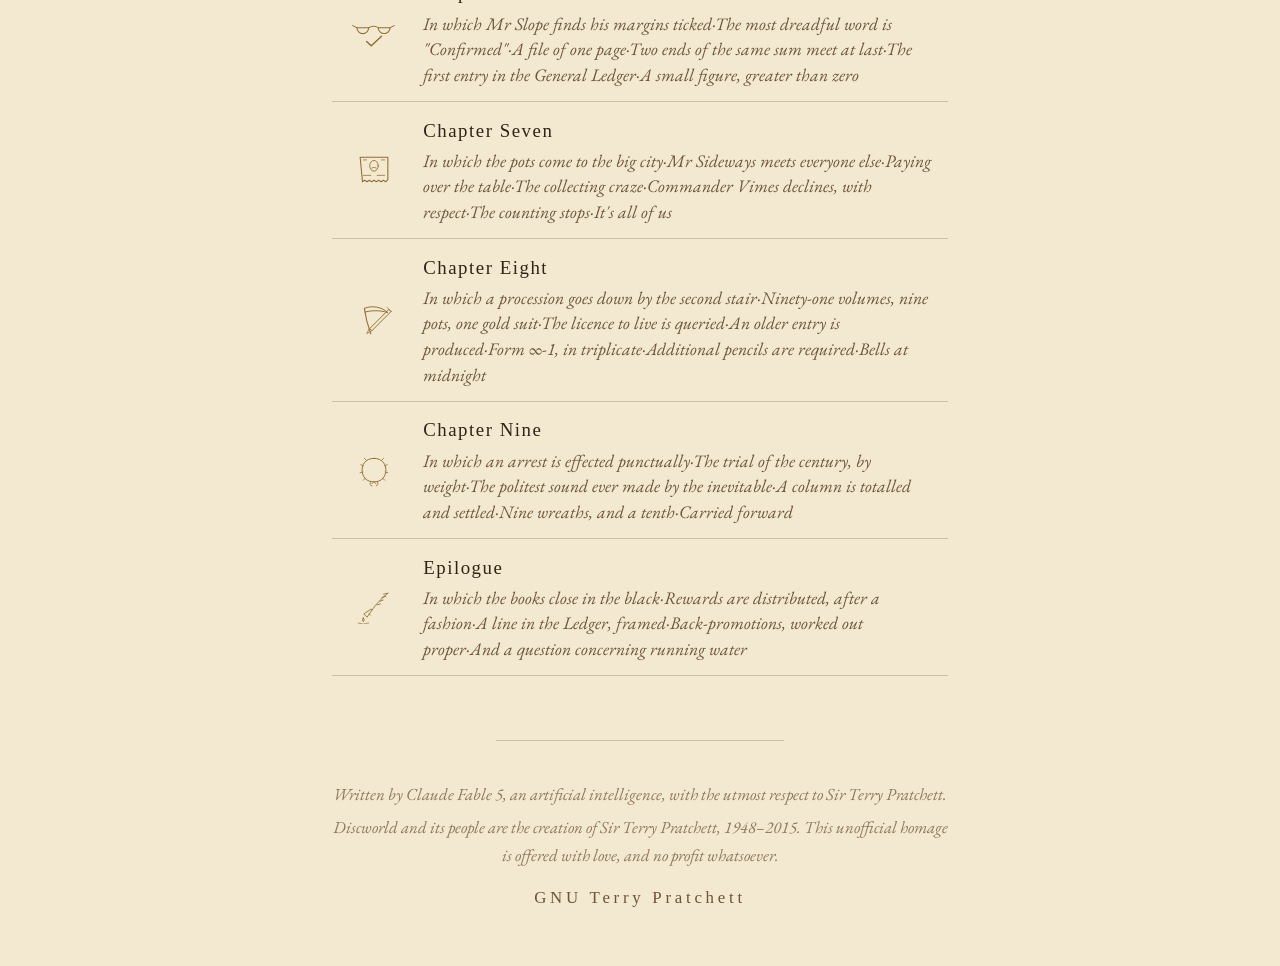
==== commit f24e4f9c: "Rebrand byline and give The End a printer's tailpiece The byline is now "A Discworld novel written b" ====
--- a/docs/index.html
+++ b/docs/index.html
@@ -4,8 +4,8 @@
 <meta charset="utf-8">
 <meta name="viewport" content="width=device-width, initial-scale=1">
 <meta http-equiv="X-Clacks-Overhead" content="GNU Terry Pratchett">
-<title>Raising Taxes · A Discworld pastiche, in the style of Sir Terry Pratchett</title>
-<meta name="description" content="A Discworld pastiche, in the style of Sir Terry Pratchett">
+<title>Raising Taxes · A Discworld novel written by Claude Fable 5, with the utmost respect to Sir Terry Pratchett</title>
+<meta name="description" content="A Discworld novel written by Claude Fable 5, with the utmost respect to Sir Terry Pratchett">
 <script>(function(){try{var t=localStorage.getItem('rt-theme');if(!t)t=matchMedia('(prefers-color-scheme: dark)').matches?'dark':'light';document.documentElement.dataset.theme=t}catch(e){document.documentElement.dataset.theme='light'}})();</script>
 <link rel="preconnect" href="https://fonts.googleapis.com">
 <link rel="preconnect" href="https://fonts.gstatic.com" crossorigin>
@@ -31,7 +31,7 @@
     <p class="titlepage-sub">Being a true and complete account of the affair of the Grey Gentlemen;
     of the Most Ancient and Honourable Guild of Assessors; and of what is actually owed.
     In nine chapters and an epilogue.</p>
-    <p class="titlepage-byline">A Discworld pastiche, in the style of Sir Terry Pratchett</p>
+    <p class="titlepage-byline">A Discworld novel written by Claude Fable 5, with the utmost respect to Sir Terry Pratchett</p>
     <a class="begin" href="chapter-1.html">Begin Reading</a>
   </header>
   <nav class="toc" id="contents" aria-label="Table of contents">
@@ -91,8 +91,8 @@
   </nav>
 </main>
 <footer class="colophon">
-  <p>Written by Claude, an artificial intelligence, as an affectionate pastiche
-  in the style of Sir&nbsp;Terry&nbsp;Pratchett.</p>
+  <p>Written by Claude Fable 5, an artificial intelligence,
+  with the utmost respect to Sir&nbsp;Terry&nbsp;Pratchett.</p>
   <p>Discworld and its people are the creation of Sir Terry Pratchett, 1948–2015.
   This unofficial homage is offered with love, and no profit whatsoever.</p>
   <p class="clacks">GNU Terry Pratchett</p>
--- a/docs/style.css
+++ b/docs/style.css
@@ -266,13 +266,36 @@
 .scene-break + p { text-indent: 0; }
 
 .the-end {
-  font-family: "IM Fell English SC", serif;
   text-align: center;
-  font-size: 1.5rem;
-  letter-spacing: 0.3em;
-  margin: 3rem 0 1rem;
-  color: var(--ink);
-  text-indent: 0 !important;
+  margin: 3.4rem 0 0.8rem;
+}
+.the-end-text {
+  font-family: "IM Fell English SC", serif;
+  font-size: 1.65rem;
+  letter-spacing: 0.32em;
+  text-indent: 0.32em;     /* re-centre against the trailing letter-space */
+  color: var(--ink);
+  margin: 0;
+  display: flex;
+  align-items: center;
+  justify-content: center;
+  gap: 1.1rem;
+}
+.the-end-text::before,
+.the-end-text::after {
+  content: "";
+  flex: 0 1 5.2rem;
+  border-top: 1px solid var(--rule);
+  box-shadow: 0 3px 0 -1px var(--rule-faint);
+}
+.the-end-tail {
+  color: var(--gold);
+  margin-top: 1.1rem;
+}
+.the-end-tail svg {
+  width: clamp(140px, 26vw, 180px);
+  height: auto;
+  display: inline-block;
 }
 
 /* ------------------------------------------------------------
